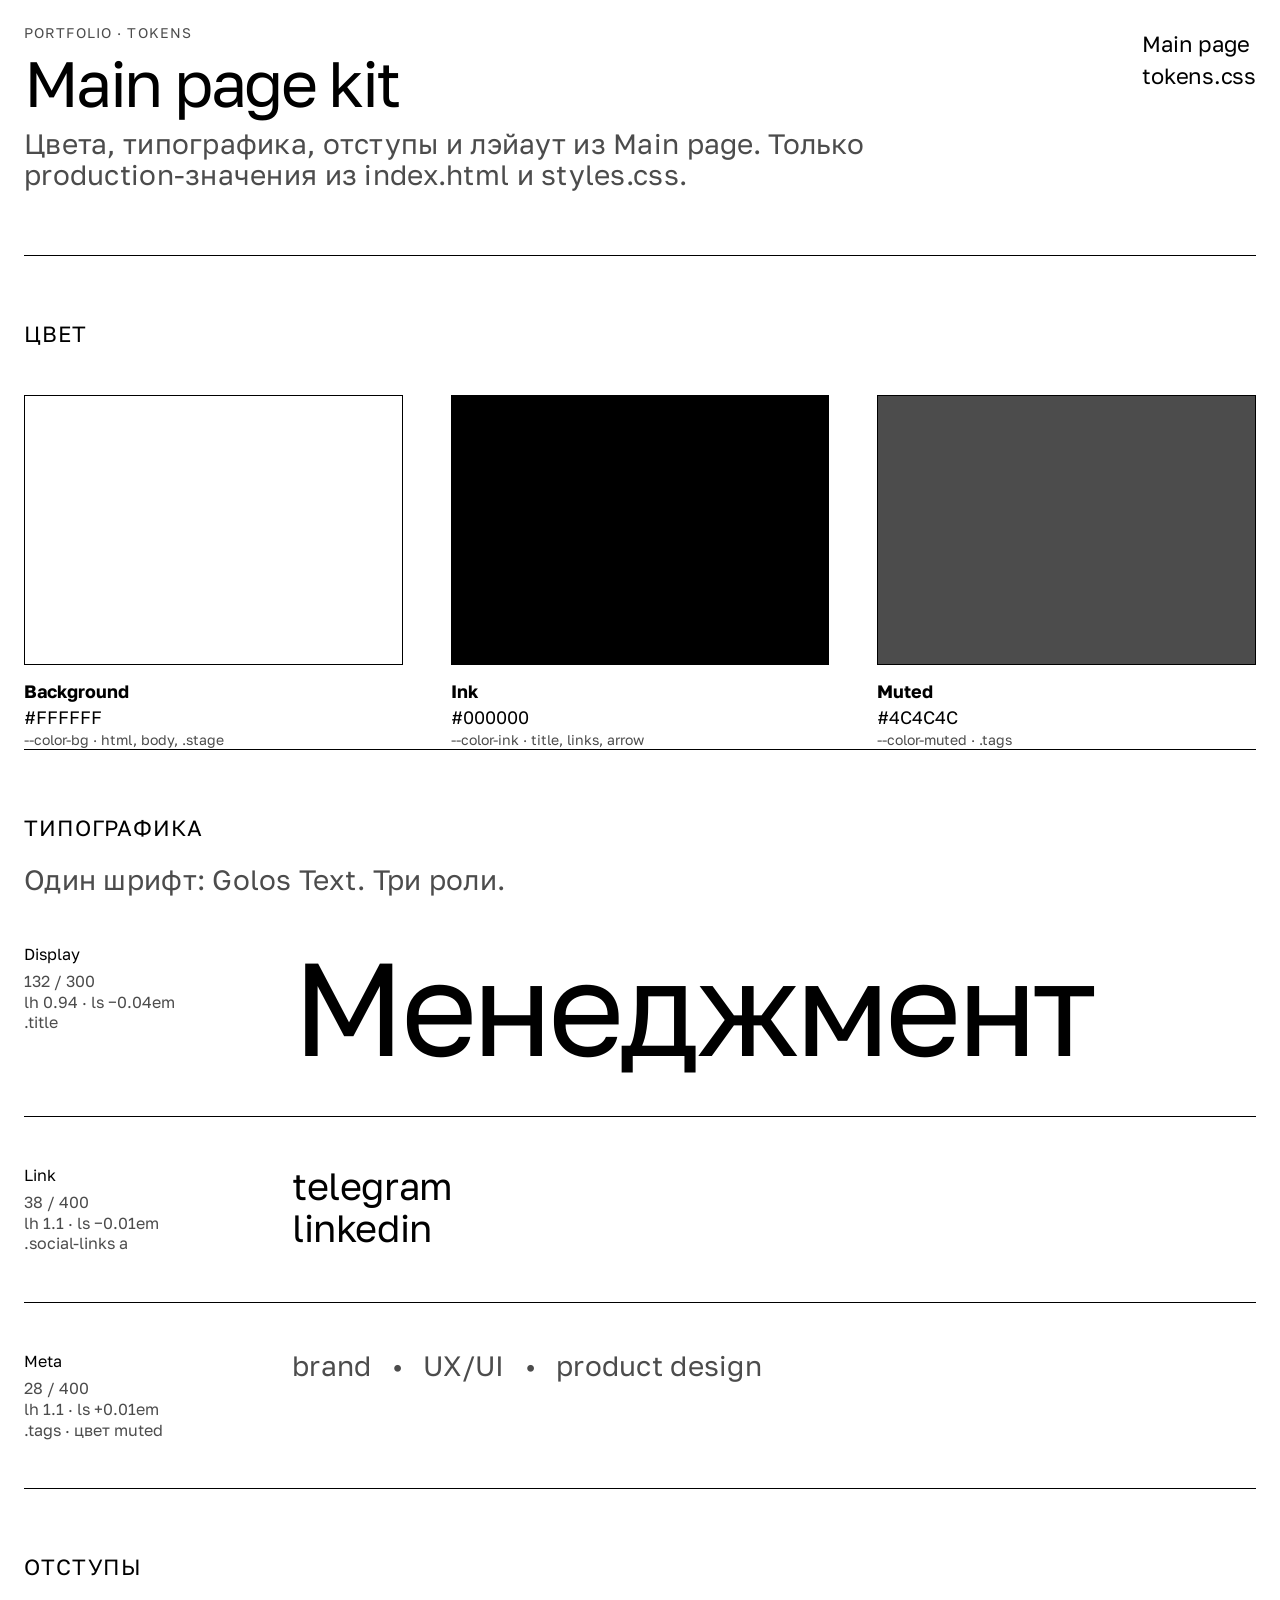
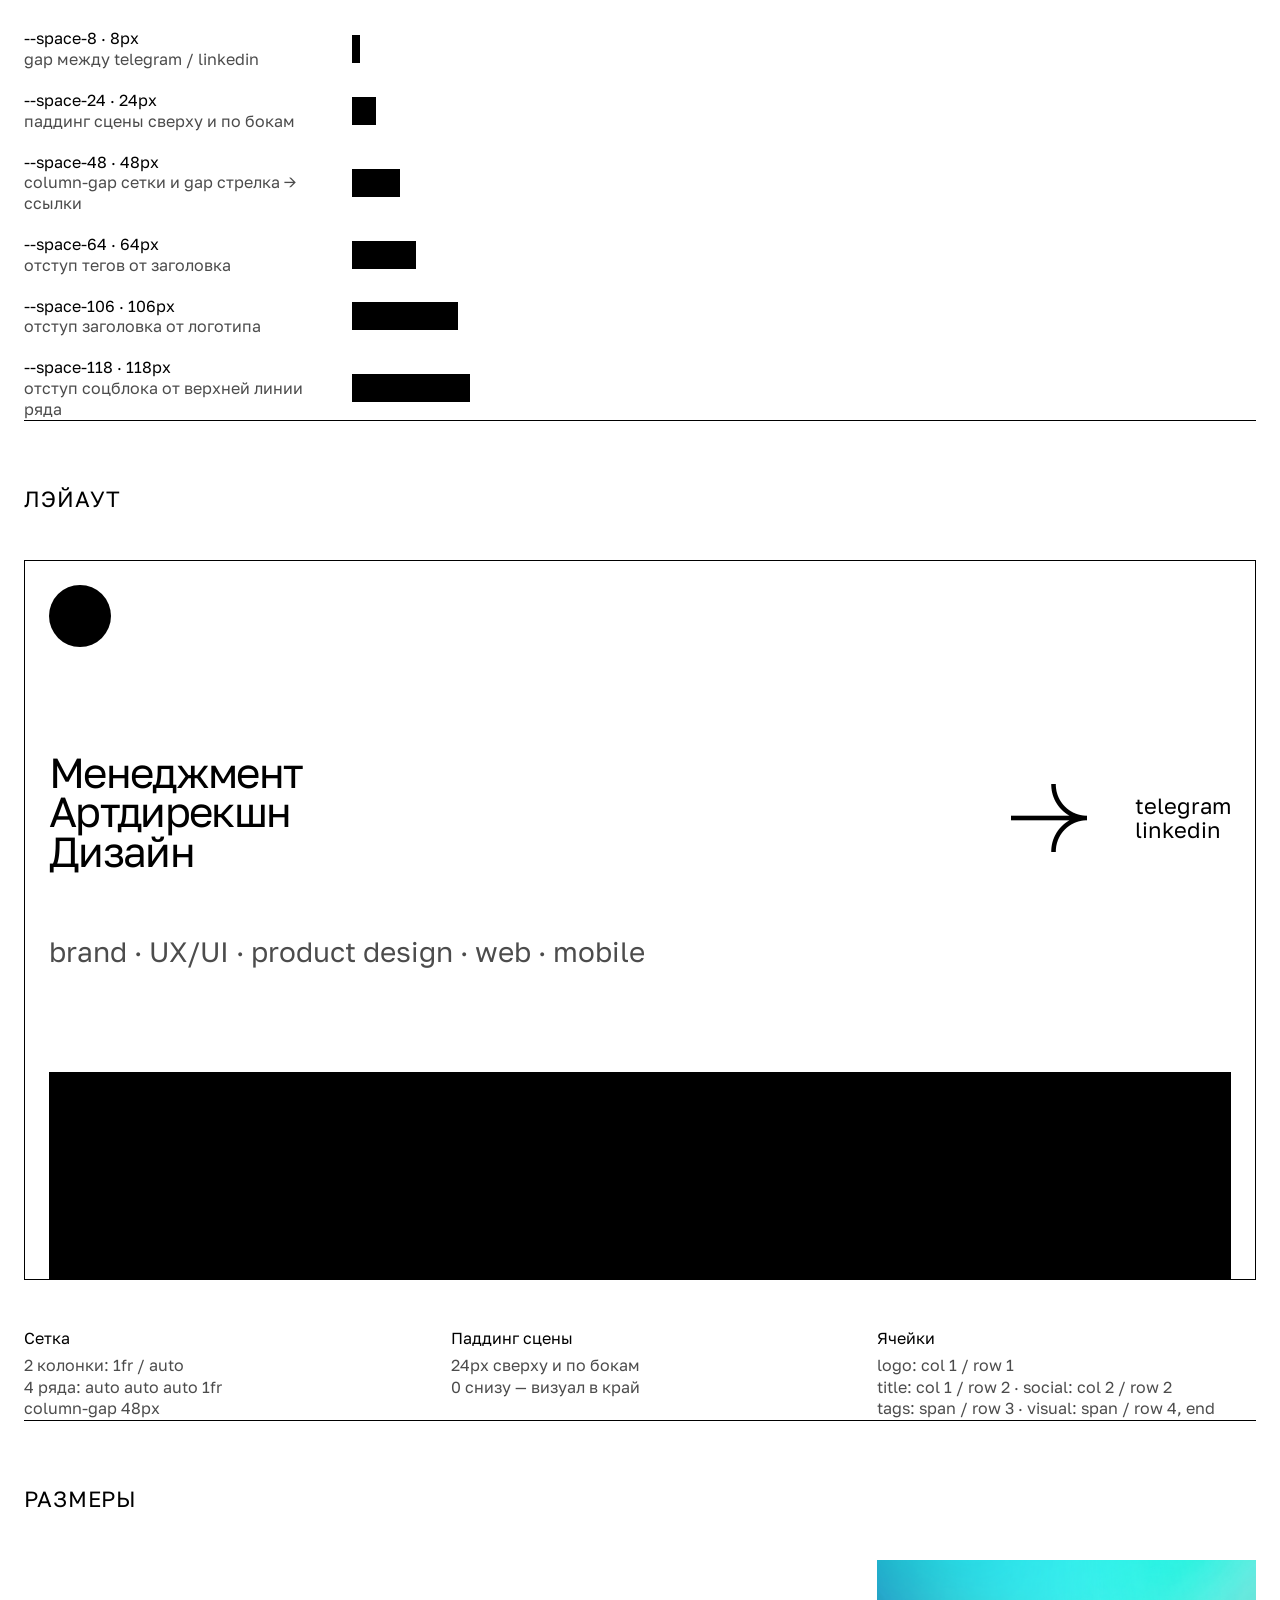
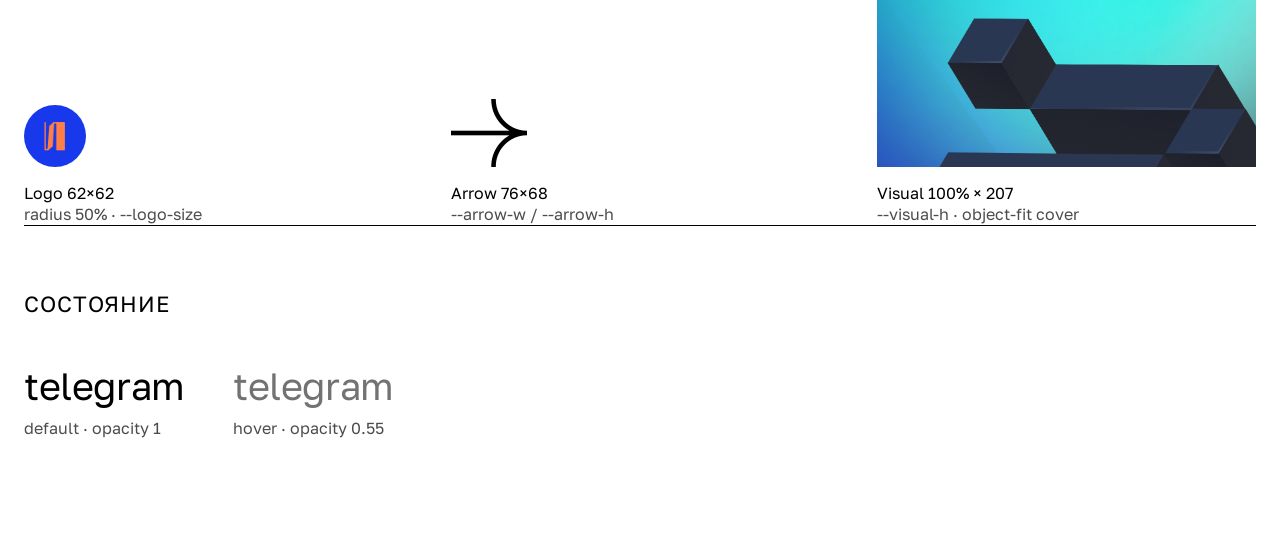
==== kit.html @ 0fe3c1d4 "Initial portfolio site: main page, kit, and Sfera case study. Co-authored-by: Cursor <cursoragent@cu" ====
<!DOCTYPE html>
<html lang="ru">
  <head>
    <meta charset="UTF-8" />
    <meta name="viewport" content="width=device-width, initial-scale=1.0" />
    <title>Kit · Main page</title>
    <link rel="icon" href="assets/logo.png" type="image/png" />
    <link rel="stylesheet" href="styles.css" />
    <style>
      html,
      body {
        height: auto;
        min-height: 100%;
      }

      .kit {
        max-width: 1440px;
        margin: 0 auto;
        padding: var(--page-pad-top) var(--page-pad-x) 96px;
      }

      .kit-top {
        display: grid;
        grid-template-columns: 1fr auto;
        align-items: start;
        gap: var(--space-48);
        padding-bottom: var(--space-64);
      }

      .kit-kicker {
        margin: 0 0 12px;
        font-size: 14px;
        font-weight: 400;
        letter-spacing: 0.08em;
        text-transform: uppercase;
        color: var(--color-muted);
      }

      .kit-title {
        margin: 0;
        font-size: 64px;
        font-weight: 300;
        line-height: 0.94;
        letter-spacing: -0.04em;
      }

      .kit-lead {
        margin: 16px 0 0;
        max-width: 36em;
        font-size: var(--text-meta-size);
        font-weight: var(--text-meta-weight);
        line-height: var(--text-meta-leading);
        letter-spacing: var(--text-meta-tracking);
        color: var(--color-muted);
      }

      .kit-nav {
        display: flex;
        flex-direction: column;
        gap: var(--space-8);
        padding-top: 8px;
      }

      .kit-nav a {
        font-size: 22px;
        font-weight: 400;
        line-height: 1.1;
        color: var(--color-ink);
        text-decoration: none;
        letter-spacing: -0.01em;
      }

      .kit-nav a:hover {
        opacity: var(--opacity-hover);
      }

      .kit-section {
        padding: var(--space-64) 0 0;
        border-top: 1px solid var(--color-ink);
      }

      .kit-section h2 {
        margin: 0 0 var(--space-48);
        font-size: 22px;
        font-weight: 400;
        letter-spacing: 0.04em;
        text-transform: uppercase;
      }

      .swatches {
        display: grid;
        grid-template-columns: repeat(3, minmax(0, 1fr));
        gap: var(--space-48);
      }

      .swatch-chip {
        aspect-ratio: 1.4 / 1;
        border: 1px solid var(--color-ink);
      }

      .swatch-chip.is-ink {
        background: var(--color-ink);
      }

      .swatch-chip.is-bg {
        background: var(--color-bg);
      }

      .swatch-chip.is-muted {
        background: var(--color-muted);
      }

      .swatch-meta {
        margin: 16px 0 0;
        display: grid;
        gap: 4px;
        font-size: 18px;
        line-height: 1.2;
      }

      .swatch-meta small {
        font-size: 14px;
        color: var(--color-muted);
      }

      .type-row {
        display: grid;
        grid-template-columns: 220px 1fr;
        gap: var(--space-48);
        align-items: start;
        padding: var(--space-48) 0;
        border-top: 1px solid var(--color-ink);
      }

      .type-row:first-of-type {
        padding-top: 0;
        border-top: 0;
      }

      .type-spec {
        margin: 0;
        display: grid;
        gap: 6px;
        font-size: 16px;
        line-height: 1.3;
        color: var(--color-muted);
      }

      .type-spec strong {
        color: var(--color-ink);
        font-weight: 400;
      }

      .specimen-display {
        margin: 0;
        font-size: var(--text-display-size);
        font-weight: var(--text-display-weight);
        line-height: var(--text-display-leading);
        letter-spacing: var(--text-display-tracking);
      }

      .specimen-link {
        margin: 0;
        font-size: var(--text-link-size);
        font-weight: var(--text-link-weight);
        line-height: var(--text-link-leading);
        letter-spacing: var(--text-link-tracking);
      }

      .specimen-meta {
        margin: 0;
        font-size: var(--text-meta-size);
        font-weight: var(--text-meta-weight);
        line-height: var(--text-meta-leading);
        letter-spacing: var(--text-meta-tracking);
        color: var(--color-muted);
      }

      .space-list {
        display: grid;
        gap: 20px;
      }

      .space-row {
        display: grid;
        grid-template-columns: 280px 1fr;
        gap: var(--space-48);
        align-items: center;
      }

      .space-row p {
        margin: 0;
        font-size: 16px;
        line-height: 1.3;
        color: var(--color-muted);
      }

      .space-row p strong {
        display: block;
        color: var(--color-ink);
        font-weight: 400;
      }

      .space-bar {
        height: 28px;
        background: var(--color-ink);
      }

      .layout-frame {
        border: 1px solid var(--color-ink);
        padding: var(--page-pad-top) var(--page-pad-x) 0;
        min-height: 720px;
        display: grid;
        grid-template-columns: 1fr auto;
        grid-template-rows: auto auto auto 1fr;
        column-gap: var(--grid-gap-x);
        background: var(--color-bg);
      }

      .layout-logo {
        grid-column: 1;
        grid-row: 1;
        width: var(--logo-size);
        height: var(--logo-size);
        border-radius: var(--radius-full);
        background: var(--color-ink);
      }

      .layout-title {
        grid-column: 1;
        grid-row: 2;
        margin: var(--space-title) 0 0;
        font-size: 42px;
        font-weight: 300;
        line-height: 0.94;
        letter-spacing: -0.04em;
      }

      .layout-social {
        grid-column: 2;
        grid-row: 2;
        margin-top: var(--space-social);
        display: flex;
        align-items: center;
        gap: var(--space-48);
        font-size: 22px;
        line-height: 1.1;
      }

      .layout-tags {
        grid-column: 1 / -1;
        grid-row: 3;
        margin: var(--space-tags) 0 0;
        font-size: var(--text-meta-size);
        color: var(--color-muted);
      }

      .layout-visual {
        grid-column: 1 / -1;
        grid-row: 4;
        align-self: end;
        height: var(--visual-h);
        background: var(--color-ink);
      }

      .layout-notes {
        margin: var(--space-48) 0 0;
        display: grid;
        grid-template-columns: repeat(3, minmax(0, 1fr));
        gap: var(--space-48);
      }

      .layout-notes p {
        margin: 0;
        font-size: 16px;
        line-height: 1.35;
        color: var(--color-muted);
      }

      .layout-notes strong {
        display: block;
        margin-bottom: 6px;
        color: var(--color-ink);
        font-weight: 400;
      }

      .size-grid {
        display: grid;
        grid-template-columns: repeat(3, minmax(0, 1fr));
        gap: var(--space-48);
        align-items: end;
      }

      .size-item p {
        margin: 16px 0 0;
        font-size: 16px;
        line-height: 1.3;
        color: var(--color-muted);
      }

      .size-item strong {
        display: block;
        color: var(--color-ink);
        font-weight: 400;
      }

      .size-logo {
        width: var(--logo-size);
        height: var(--logo-size);
        border-radius: var(--radius-full);
        object-fit: cover;
        display: block;
      }

      .size-arrow {
        width: var(--arrow-w);
        height: var(--arrow-h);
        object-fit: contain;
        display: block;
      }

      .size-visual {
        width: 100%;
        height: var(--visual-h);
        object-fit: cover;
        display: block;
      }

      .state-row {
        display: flex;
        gap: var(--space-48);
        align-items: baseline;
      }

      .state-row a {
        font-size: var(--text-link-size);
        font-weight: var(--text-link-weight);
        line-height: var(--text-link-leading);
        letter-spacing: var(--text-link-tracking);
        color: var(--color-ink);
        text-decoration: none;
      }

      .state-row a.is-hover {
        opacity: var(--opacity-hover);
      }

      .state-cap {
        margin-top: 12px;
        font-size: 16px;
        color: var(--color-muted);
      }

      code {
        font-family: var(--font);
        font-size: inherit;
      }

      .specimen-meta .sep {
        margin: 0 var(--sep-gap);
      }
    </style>
  </head>
  <body>
    <main class="kit">
      <header class="kit-top">
        <div>
          <p class="kit-kicker">Portfolio · tokens</p>
          <h1 class="kit-title">Main page kit</h1>
          <p class="kit-lead">
            Цвета, типографика, отступы и лэйаут из Main page.
            Только production-значения из index.html и styles.css.
          </p>
        </div>
        <nav class="kit-nav">
          <a href="index.html">Main page</a>
          <a href="tokens.css">tokens.css</a>
        </nav>
      </header>

      <section class="kit-section">
        <h2>Цвет</h2>
        <div class="swatches">
          <div>
            <div class="swatch-chip is-bg"></div>
            <p class="swatch-meta">
              <strong>Background</strong>
              <span>#FFFFFF</span>
              <small>--color-bg · html, body, .stage</small>
            </p>
          </div>
          <div>
            <div class="swatch-chip is-ink"></div>
            <p class="swatch-meta">
              <strong>Ink</strong>
              <span>#000000</span>
              <small>--color-ink · title, links, arrow</small>
            </p>
          </div>
          <div>
            <div class="swatch-chip is-muted"></div>
            <p class="swatch-meta">
              <strong>Muted</strong>
              <span>#4C4C4C</span>
              <small>--color-muted · .tags</small>
            </p>
          </div>
        </div>
      </section>

      <section class="kit-section">
        <h2>Типографика</h2>
        <p class="kit-lead" style="margin: -24px 0 48px; max-width: none">
          Один шрифт: Golos Text. Три роли.
        </p>

        <div class="type-row">
          <p class="type-spec">
            <strong>Display</strong>
            132 / 300<br />
            lh 0.94 · ls −0.04em<br />
            .title
          </p>
          <p class="specimen-display">Менеджмент</p>
        </div>

        <div class="type-row">
          <p class="type-spec">
            <strong>Link</strong>
            38 / 400<br />
            lh 1.1 · ls −0.01em<br />
            .social-links a
          </p>
          <p class="specimen-link">telegram<br />linkedin</p>
        </div>

        <div class="type-row">
          <p class="type-spec">
            <strong>Meta</strong>
            28 / 400<br />
            lh 1.1 · ls +0.01em<br />
            .tags · цвет muted
          </p>
          <p class="specimen-meta">
            brand<span class="sep">•</span>UX/UI<span class="sep">•</span>product design
          </p>
        </div>
      </section>

      <section class="kit-section">
        <h2>Отступы</h2>
        <div class="space-list">
          <div class="space-row">
            <p>
              <strong>--space-8 · 8px</strong>
              gap между telegram / linkedin
            </p>
            <div class="space-bar" style="width: 8px"></div>
          </div>
          <div class="space-row">
            <p>
              <strong>--space-24 · 24px</strong>
              паддинг сцены сверху и по бокам
            </p>
            <div class="space-bar" style="width: 24px"></div>
          </div>
          <div class="space-row">
            <p>
              <strong>--space-48 · 48px</strong>
              column-gap сетки и gap стрелка → ссылки
            </p>
            <div class="space-bar" style="width: 48px"></div>
          </div>
          <div class="space-row">
            <p>
              <strong>--space-64 · 64px</strong>
              отступ тегов от заголовка
            </p>
            <div class="space-bar" style="width: 64px"></div>
          </div>
          <div class="space-row">
            <p>
              <strong>--space-106 · 106px</strong>
              отступ заголовка от логотипа
            </p>
            <div class="space-bar" style="width: 106px"></div>
          </div>
          <div class="space-row">
            <p>
              <strong>--space-118 · 118px</strong>
              отступ соцблока от верхней линии ряда
            </p>
            <div class="space-bar" style="width: 118px"></div>
          </div>
        </div>
      </section>

      <section class="kit-section">
        <h2>Лэйаут</h2>
        <div class="layout-frame">
          <div class="layout-logo"></div>
          <p class="layout-title">Менеджмент<br />Артдирекшн<br />Дизайн</p>
          <div class="layout-social">
            <img class="size-arrow" src="assets/arrow.png" alt="" />
            <div>telegram<br />linkedin</div>
          </div>
          <p class="layout-tags">brand · UX/UI · product design · web · mobile</p>
          <div class="layout-visual"></div>
        </div>
        <div class="layout-notes">
          <p>
            <strong>Сетка</strong>
            2 колонки: 1fr / auto<br />
            4 ряда: auto auto auto 1fr<br />
            column-gap 48px
          </p>
          <p>
            <strong>Паддинг сцены</strong>
            24px сверху и по бокам<br />
            0 снизу — визуал в край
          </p>
          <p>
            <strong>Ячейки</strong>
            logo: col 1 / row 1<br />
            title: col 1 / row 2 · social: col 2 / row 2<br />
            tags: span / row 3 · visual: span / row 4, end
          </p>
        </div>
      </section>

      <section class="kit-section">
        <h2>Размеры</h2>
        <div class="size-grid">
          <div class="size-item">
            <img class="size-logo" src="assets/logo.png" alt="" />
            <p><strong>Logo 62×62</strong>radius 50% · --logo-size</p>
          </div>
          <div class="size-item">
            <img class="size-arrow" src="assets/arrow.png" alt="" />
            <p><strong>Arrow 76×68</strong>--arrow-w / --arrow-h</p>
          </div>
          <div class="size-item">
            <img class="size-visual" src="assets/hero.png" alt="" />
            <p><strong>Visual 100% × 207</strong>--visual-h · object-fit cover</p>
          </div>
        </div>
      </section>

      <section class="kit-section">
        <h2>Состояние</h2>
        <div class="state-row">
          <div>
            <a href="#">telegram</a>
            <p class="state-cap">default · opacity 1</p>
          </div>
          <div>
            <a class="is-hover" href="#">telegram</a>
            <p class="state-cap">hover · opacity 0.55</p>
          </div>
        </div>
      </section>
    </main>
  </body>
</html>
---- styles.css ----
@import url("tokens.css");

@font-face {
  font-family: "Golos Text";
  font-style: normal;
  font-weight: 300 900;
  font-display: swap;
  src: url("fonts/golos-cyrillic-ext.woff2") format("woff2");
  unicode-range: U+0460-052F, U+1C80-1C8A, U+20B4, U+2DE0-2DFF, U+A640-A69F, U+FE2E-FE2F;
}

@font-face {
  font-family: "Golos Text";
  font-style: normal;
  font-weight: 300 900;
  font-display: swap;
  src: url("fonts/golos-cyrillic.woff2") format("woff2");
  unicode-range: U+0301, U+0400-045F, U+0490-0491, U+04B0-04B1, U+2116;
}

@font-face {
  font-family: "Golos Text";
  font-style: normal;
  font-weight: 300 900;
  font-display: swap;
  src: url("fonts/golos-latin-ext.woff2") format("woff2");
  unicode-range: U+0100-02BA, U+02BD-02C5, U+02C7-02CC, U+02CE-02D7, U+02DD-02FF, U+0304, U+0308, U+0329, U+1D00-1DBF, U+1E00-1E9F, U+1EF2-1EFF, U+2020, U+20A0-20AB, U+20AD-20C0, U+2113, U+2C60-2C7F, U+A720-A7FF;
}

@font-face {
  font-family: "Golos Text";
  font-style: normal;
  font-weight: 300 900;
  font-display: swap;
  src: url("fonts/golos-latin.woff2") format("woff2");
  unicode-range: U+0000-00FF, U+0131, U+0152-0153, U+02BB-02BC, U+02C6, U+02DA, U+02DC, U+0304, U+0308, U+0329, U+2000-206F, U+20AC, U+2122, U+2191, U+2193, U+2212, U+2215, U+FEFF, U+FFFD;
}

@font-face {
  font-family: "Golos Text";
  font-style: normal;
  font-weight: 300 900;
  font-display: swap;
  src: url("fonts/GolosText-variable.ttf") format("truetype");
}

*,
*::before,
*::after {
  box-sizing: border-box;
}

html,
body {
  margin: 0;
  height: 100%;
  background: var(--color-bg);
}

body {
  font-family: var(--font);
  color: var(--color-ink);
  -webkit-font-smoothing: antialiased;
  -moz-osx-font-smoothing: grayscale;
}

.stage {
  box-sizing: border-box;
  width: 100%;
  min-height: 100dvh;
  height: 100%;
  padding: var(--page-pad-top) var(--page-pad-x) var(--page-pad-bottom);
  display: grid;
  grid-template-columns: 1fr auto;
  grid-template-rows: auto auto auto 1fr;
  column-gap: var(--grid-gap-x);
  background: var(--color-bg);
  overflow: hidden;
}

.logo {
  grid-column: 1;
  grid-row: 1;
  width: var(--logo-size);
  height: var(--logo-size);
  border-radius: var(--radius-full);
  object-fit: cover;
  display: block;
}

.title {
  grid-column: 1;
  grid-row: 2;
  align-self: start;
  margin: var(--space-title) 0 0;
  font-size: var(--text-display-size);
  font-weight: var(--text-display-weight);
  line-height: var(--text-display-leading);
  letter-spacing: var(--text-display-tracking);
  color: var(--color-ink);
}

.social {
  grid-column: 2;
  grid-row: 2;
  align-self: start;
  margin-top: var(--space-social);
  display: flex;
  align-items: center;
  gap: var(--space-48);
  color: var(--color-ink);
}

.arrow {
  width: var(--arrow-w);
  height: var(--arrow-h);
  object-fit: contain;
  flex-shrink: 0;
  display: block;
}

.social-links {
  display: flex;
  flex-direction: column;
  gap: var(--space-8);
}

.social-links a {
  font-size: var(--text-link-size);
  font-weight: var(--text-link-weight);
  line-height: var(--text-link-leading);
  color: var(--color-ink);
  text-decoration: none;
  letter-spacing: var(--text-link-tracking);
}

.social-links a:hover {
  opacity: var(--opacity-hover);
}

.tags {
  grid-column: 1 / -1;
  grid-row: 3;
  margin: var(--space-tags) 0 0;
  font-size: var(--text-meta-size);
  font-weight: var(--text-meta-weight);
  line-height: var(--text-meta-leading);
  color: var(--color-muted);
  letter-spacing: var(--text-meta-tracking);
}

.tags .sep {
  margin: 0 var(--sep-gap);
}

.visual {
  grid-column: 1 / -1;
  grid-row: 4;
  align-self: end;
  height: var(--visual-h);
  overflow: hidden;
}

.visual img {
  width: 100%;
  height: 100%;
  object-fit: cover;
  object-position: center;
  display: block;
}
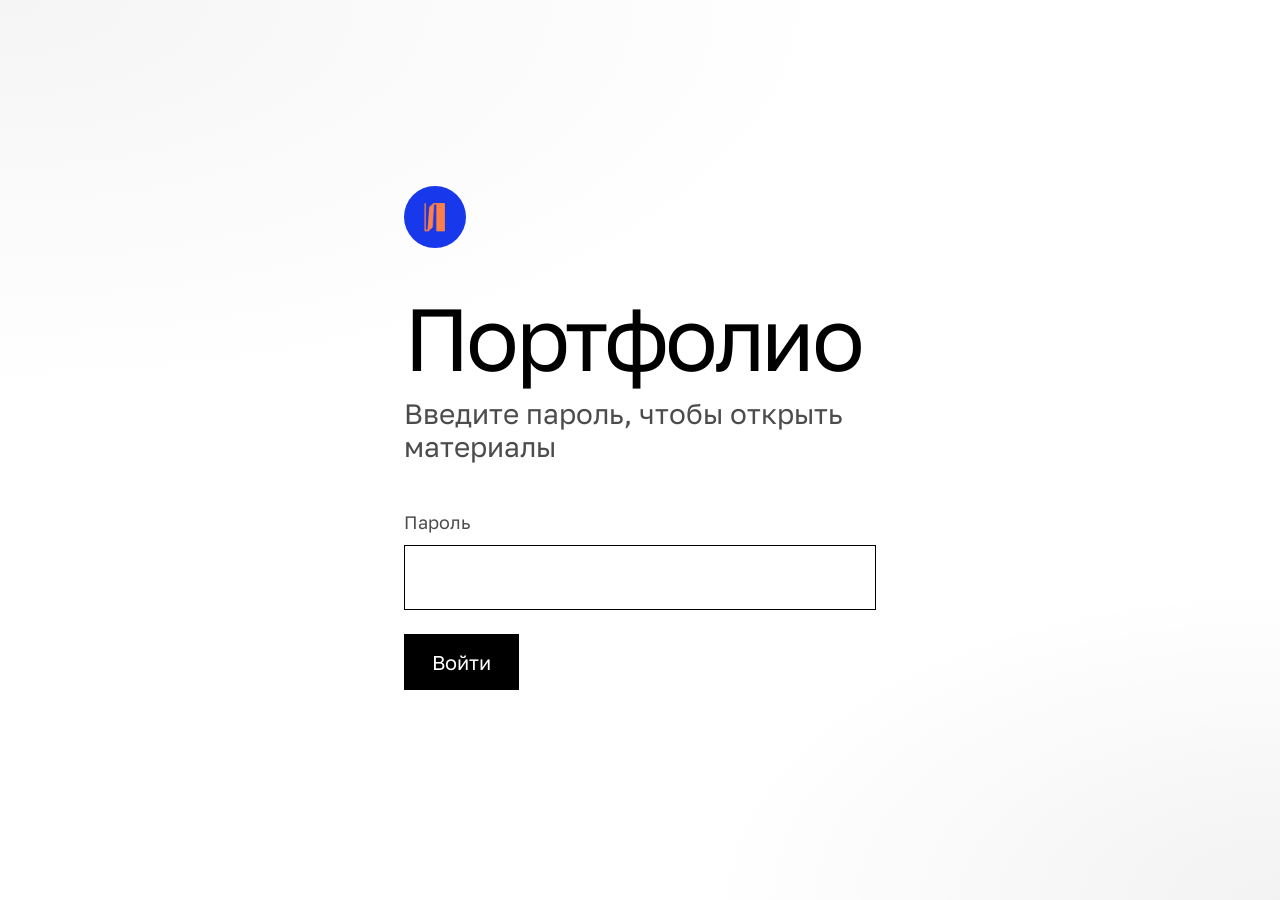
==== commit 1c26edb5: "Add password gate and static site build. Protect portfolio pages behind a login screen and ship buil" ====
--- a/kit.html
+++ b/kit.html
@@ -6,6 +6,10 @@
     <title>Kit · Main page</title>
     <link rel="icon" href="assets/logo.png" type="image/png" />
     <link rel="stylesheet" href="styles.css" />
+    <style id="auth-hide">html.auth-pending body{visibility:hidden}</style>
+    <script>document.documentElement.classList.add("auth-pending")</script>
+    <script src="js/auth-config.js"></script>
+    <script src="js/auth.js"></script>
     <style>
       html,
       body {
